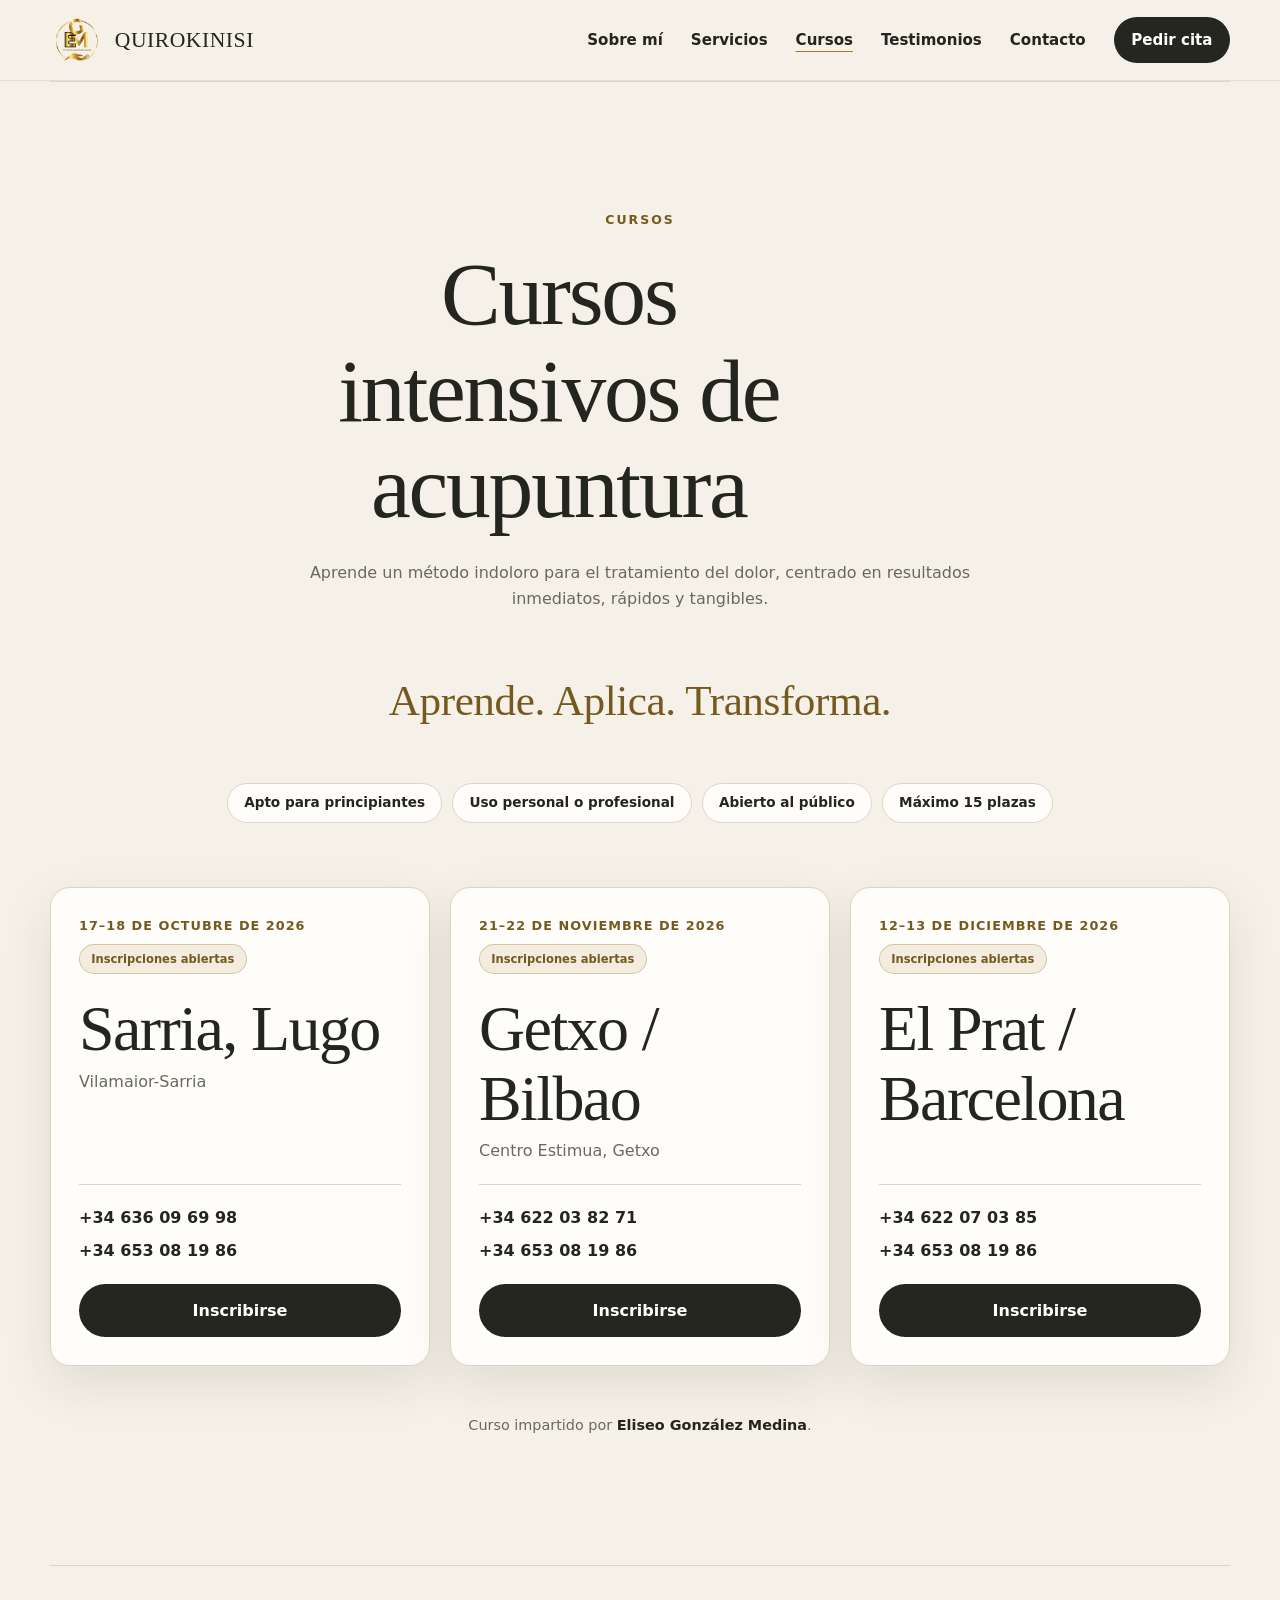
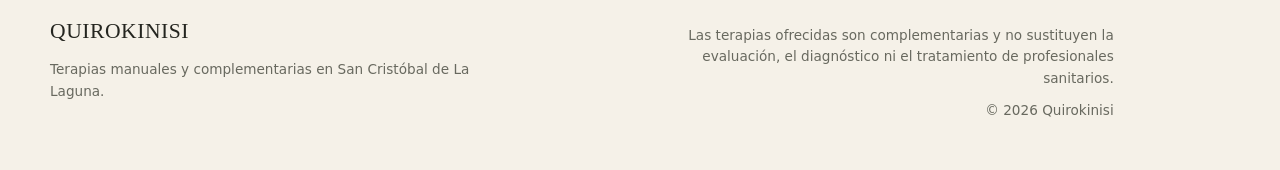
==== cursos/index.html @ 73c71f41 "moved events to new page" ====
<!doctype html>
<html lang="es">
<head>
  <meta charset="utf-8">
  <meta name="viewport" content="width=device-width, initial-scale=1">

  <title>Cursos de acupuntura | Quirokinisi</title>
  <meta
    name="description"
    content="Cursos intensivos de acupuntura impartidos por Eliseo González Medina. Consulta próximas fechas, ubicaciones e inscripciones."
  >

  <meta name="theme-color" content="#f5f1e8">

  <link rel="stylesheet" href="../styles.css">
  <script src="../script.js" defer></script>
</head>

<body>
  <a class="skip-link" href="#contenido">Saltar al contenido</a>

  <header class="site-header">
    <div class="header-inner">
      <a class="brand" href="../#inicio" aria-label="Quirokinisi, volver al inicio">
        <img
          class="brand-logo"
          src="../images/logo.png"
          width="1280"
          height="1135"
          alt=""
        >
        <span class="brand-name">Quirokinisi</span>
      </a>

      <button
        class="menu-button"
        type="button"
        aria-expanded="false"
        aria-controls="primary-navigation"
      >
        <span class="sr-only">Abrir menú</span>
        <span aria-hidden="true"></span>
        <span aria-hidden="true"></span>
        <span aria-hidden="true"></span>
      </button>

      <nav
        id="primary-navigation"
        class="primary-navigation"
        aria-label="Navegación principal"
      >
        <a href="../#sobre-mi">Sobre mí</a>
        <a href="../#servicios">Servicios</a>
        <a href="./" aria-current="page">Cursos</a>
        <a href="../testimonios/">Testimonios</a>
        <a href="../#contacto">Contacto</a>
        <a class="nav-cta" href="../#contacto">Pedir cita</a>
      </nav>
    </div>
  </header>

  <main id="contenido">
    <section class="events section" aria-labelledby="cursos-title">
      <div class="section-heading section-heading-centered">
        <p class="eyebrow">Cursos</p>
        <h1 id="cursos-title">Cursos intensivos de acupuntura</h1>
        <p>
          Aprende un método indoloro para el tratamiento del dolor, centrado
          en resultados inmediatos, rápidos y tangibles.
        </p>
      </div>

      <p class="events-slogan">Aprende. Aplica. Transforma.</p>

      <ul class="events-perks" aria-label="Características del curso">
        <li>Apto para principiantes</li>
        <li>Uso personal o profesional</li>
        <li>Abierto al público</li>
        <li>Máximo 15 plazas</li>
      </ul>

      <div class="events-grid">
        <article class="event-card">
          <div class="event-card-top">
            <span class="event-date">17–18 de octubre de 2026</span>
            <span class="event-badge">Inscripciones abiertas</span>
          </div>
          <h2>Sarria, Lugo</h2>
          <p class="event-venue">Vilamaior-Sarria</p>
          <div class="event-contacts">
            <a href="tel:+34636096998">+34 636 09 69 98</a>
            <a href="tel:+34653081986">+34 653 08 19 86</a>
          </div>
          <a class="button button-primary event-cta" href="../#contacto">Inscribirse</a>
        </article>

        <article class="event-card">
          <div class="event-card-top">
            <span class="event-date">21–22 de noviembre de 2026</span>
            <span class="event-badge">Inscripciones abiertas</span>
          </div>
          <h2>Getxo / Bilbao</h2>
          <p class="event-venue">Centro Estimua, Getxo</p>
          <div class="event-contacts">
            <a href="tel:+34622038271">+34 622 03 82 71</a>
            <a href="tel:+34653081986">+34 653 08 19 86</a>
          </div>
          <a class="button button-primary event-cta" href="../#contacto">Inscribirse</a>
        </article>

        <article class="event-card">
          <div class="event-card-top">
            <span class="event-date">12–13 de diciembre de 2026</span>
            <span class="event-badge">Inscripciones abiertas</span>
          </div>
          <h2>El Prat / Barcelona</h2>
          <div class="event-contacts">
            <a href="tel:+34622070385">+34 622 07 03 85</a>
            <a href="tel:+34653081986">+34 653 08 19 86</a>
          </div>
          <a class="button button-primary event-cta" href="../#contacto">Inscribirse</a>
        </article>
      </div>

      <p class="events-note">
        Curso impartido por
        <strong>Eliseo González Medina</strong>.
      </p>
    </section>
  </main>

  <footer class="site-footer">
    <div>
      <a class="footer-brand" href="../#inicio">Quirokinisi</a>
      <p>
        Terapias manuales y complementarias en San Cristóbal de La Laguna.
      </p>
    </div>

    <div class="footer-meta">
      <p>
        Las terapias ofrecidas son complementarias y no sustituyen la
        evaluación, el diagnóstico ni el tratamiento de profesionales
        sanitarios.
      </p>
      <p>© <span id="current-year"></span> Quirokinisi</p>
    </div>
  </footer>
</body>
</html>
---- styles.css ----
:root {
  --background: #f5f1e8;
  --surface: #fffdf9;
  --surface-dark: #25261f;
  --text: #24251f;
  --text-muted: #68695f;
  --accent: #a27c2c;
  --accent-dark: #76591e;
  --border: #ddd6c8;
  --shadow: 0 18px 50px rgb(42 39 30 / 10%);
  --radius-small: 0.75rem;
  --radius-medium: 1.25rem;
  --radius-large: 2rem;
  --content-width: 1180px;
  --header-height: 5rem;
}

*,
*::before,
*::after {
  box-sizing: border-box;
}

html {
  scroll-behavior: smooth;
  scroll-padding-top: calc(var(--header-height) + 1rem);
}

body {
  min-width: 320px;
  margin: 0;
  color: var(--text);
  background: var(--background);
  font-family:
    Inter,
    ui-sans-serif,
    system-ui,
    -apple-system,
    BlinkMacSystemFont,
    "Segoe UI",
    sans-serif;
  line-height: 1.6;
  text-rendering: optimizeLegibility;
}

body.menu-open {
  overflow: hidden;
}

img {
  display: block;
  max-width: 100%;
  height: auto;
}

a {
  color: inherit;
}

button,
a {
  -webkit-tap-highlight-color: transparent;
}

button,
input,
textarea,
select {
  font: inherit;
}

h1,
h2,
h3,
p {
  margin-top: 0;
}

h1,
h2,
h3 {
  font-family: Georgia, "Times New Roman", serif;
  font-weight: 500;
  line-height: 1.08;
  letter-spacing: -0.025em;
}

h1 {
  max-width: 12ch;
  margin-bottom: 1.5rem;
  font-size: clamp(3rem, 7vw, 6.5rem);
}

h2 {
  max-width: 15ch;
  margin-bottom: 1.25rem;
  font-size: clamp(2.3rem, 5vw, 4.5rem);
}

h3 {
  margin-bottom: 0.75rem;
  font-size: clamp(1.5rem, 2.4vw, 2rem);
}

p {
  color: var(--text-muted);
}

.sr-only {
  position: absolute;
  width: 1px;
  height: 1px;
  padding: 0;
  overflow: hidden;
  clip: rect(0, 0, 0, 0);
  white-space: nowrap;
  border: 0;
}

.skip-link {
  position: fixed;
  z-index: 1000;
  top: 0.75rem;
  left: 0.75rem;
  padding: 0.75rem 1rem;
  color: white;
  background: var(--surface-dark);
  border-radius: var(--radius-small);
  transform: translateY(-150%);
}

.skip-link:focus {
  transform: translateY(0);
}

.site-header {
  position: sticky;
  z-index: 100;
  top: 0;
  min-height: var(--header-height);
  background: rgb(245 241 232 / 88%);
  border-bottom: 1px solid rgb(221 214 200 / 75%);
  backdrop-filter: blur(18px);
}

.header-inner,
.section,
.site-footer {
  width: min(calc(100% - 2rem), var(--content-width));
  margin-inline: auto;
}

.header-inner {
  min-height: var(--header-height);
  display: flex;
  align-items: center;
  justify-content: space-between;
  gap: 2rem;
}

.brand {
  display: inline-flex;
  align-items: center;
  gap: 0.8rem;
  color: var(--text);
  text-decoration: none;
}

.brand-logo {
  width: 3.25rem;
  height: auto;
  object-fit: contain;
}

.brand-name,
.footer-brand {
  font-family: Georgia, "Times New Roman", serif;
  font-size: 1.35rem;
  letter-spacing: 0.025em;
  text-transform: uppercase;
}

.primary-navigation {
  display: flex;
  align-items: center;
  gap: 1.75rem;
}

.primary-navigation a {
  font-size: 0.94rem;
  font-weight: 650;
  text-decoration: none;
}

.primary-navigation a:not(.nav-cta) {
  text-underline-offset: 0.4rem;
}

.primary-navigation a:not(.nav-cta):hover,
.primary-navigation a[aria-current="page"],
.primary-navigation a:not(.nav-cta):focus-visible {
  text-decoration: underline;
  text-decoration-color: var(--accent);
}

.nav-cta {
  padding: 0.7rem 1.1rem;
  color: white;
  background: var(--surface-dark);
  border-radius: 999px;
}

.menu-button {
  display: none;
  width: 2.75rem;
  height: 2.75rem;
  padding: 0.65rem;
  background: transparent;
  border: 1px solid var(--border);
  border-radius: 50%;
  cursor: pointer;
}

.menu-button span[aria-hidden="true"] {
  display: block;
  width: 100%;
  height: 2px;
  margin: 4px 0;
  background: currentColor;
  transition:
    transform 180ms ease,
    opacity 180ms ease;
}

.section {
  padding-block: clamp(4.5rem, 10vw, 9rem);
}

.eyebrow {
  margin-bottom: 1rem;
  color: var(--accent-dark);
  font-size: 0.78rem;
  font-weight: 800;
  letter-spacing: 0.16em;
  text-transform: uppercase;
}

.hero {
  display: grid;
  grid-template-columns: minmax(0, 1.05fr) minmax(320px, 0.95fr);
  align-items: center;
  gap: clamp(3rem, 8vw, 7rem);
  min-height: calc(100svh - var(--header-height));
}

.hero-copy {
  max-width: 56ch;
  margin-bottom: 2rem;
  font-size: clamp(1.05rem, 1.7vw, 1.25rem);
}

.button-group {
  display: flex;
  flex-wrap: wrap;
  gap: 0.8rem;
}

.button {
  display: inline-flex;
  min-height: 3.2rem;
  align-items: center;
  justify-content: center;
  padding: 0.8rem 1.35rem;
  border: 1px solid transparent;
  border-radius: 999px;
  font-weight: 750;
  text-decoration: none;
  transition:
    transform 160ms ease,
    background-color 160ms ease,
    border-color 160ms ease;
}

.button:hover {
  transform: translateY(-2px);
}

.button-primary {
  color: white;
  background: var(--surface-dark);
}

.button-primary:hover,
.button-primary:focus-visible {
  background: var(--accent-dark);
}

.button-secondary {
  color: var(--text);
  background: transparent;
  border-color: var(--border);
}

.button-secondary:hover,
.button-secondary:focus-visible {
  background: var(--surface);
  border-color: var(--accent);
}

.hero-details {
  display: flex;
  flex-wrap: wrap;
  gap: 0.65rem 1.5rem;
  margin: 2.5rem 0 0;
  padding: 0;
  color: var(--text-muted);
  font-size: 0.88rem;
  font-weight: 650;
  list-style: none;
}

.hero-details li {
  position: relative;
}

.hero-details li:not(:last-child)::after {
  position: absolute;
  top: 50%;
  right: -0.9rem;
  width: 4px;
  height: 4px;
  background: var(--accent);
  border-radius: 50%;
  content: "";
  transform: translateY(-50%);
}

.hero-media {
  position: relative;
}

.hero-media > img {
  width: 100%;
  max-height: 690px;
  object-fit: cover;
  border-radius: min(12vw, 8rem) min(12vw, 8rem) 1.5rem 1.5rem;
  box-shadow: var(--shadow);
}

.hero-note {
  position: absolute;
  right: -1.5rem;
  bottom: 2rem;
  display: grid;
  max-width: 16rem;
  gap: 0.2rem;
  padding: 1rem 1.2rem;
  color: white;
  background: rgb(37 38 31 / 92%);
  border-radius: var(--radius-small);
  box-shadow: var(--shadow);
}

.hero-note span {
  color: rgb(255 255 255 / 72%);
  font-size: 0.82rem;
}

.about {
  display: grid;
  grid-template-columns: 0.85fr 1.15fr;
  gap: clamp(3rem, 10vw, 9rem);
  border-top: 1px solid var(--border);
}

.about-copy {
  max-width: 680px;
  font-size: 1.04rem;
}

.about-copy .lead {
  color: var(--text);
  font-family: Georgia, "Times New Roman", serif;
  font-size: clamp(1.4rem, 3vw, 2rem);
  line-height: 1.35;
}

.services {
  width: 100%;
  max-width: none;
  padding-inline: max(1rem, calc((100% - var(--content-width)) / 2));
  background: var(--surface-dark);
}

.services .section-heading h2,
.services .service-card h3 {
  color: white;
}

.services .section-heading > p:last-child,
.services .service-card p {
  color: rgb(255 255 255 / 65%);
}

.services .eyebrow {
  color: #d0ad62;
}

.section-heading-centered {
  width: min(100%, 700px);
  margin: 0 auto clamp(2.5rem, 6vw, 4rem);
  text-align: center;
}

.section-heading-centered h2 {
  max-width: none;
}

.services-grid {
  display: grid;
  grid-template-columns: repeat(3, minmax(0, 1fr));
  gap: 1.25rem;
}

.service-card {
  overflow: hidden;
  background: #303128;
  border: 1px solid rgb(255 255 255 / 9%);
  border-radius: var(--radius-medium);
  transition:
    transform 180ms ease,
    border-color 180ms ease;
}

.service-card:hover {
  border-color: rgb(208 173 98 / 55%);
  transform: translateY(-5px);
}

.service-card img {
  width: 100%;
  aspect-ratio: 3 / 2;
  object-fit: cover;
}

.service-card-content {
  padding: 1.5rem;
}

.service-card-content p {
  margin-bottom: 0;
}

.events {
  border-top: 1px solid var(--border);
}

.events-slogan {
  margin: 0 auto clamp(2rem, 5vw, 3.5rem);
  color: var(--accent-dark);
  font-family: Georgia, "Times New Roman", serif;
  font-size: clamp(1.7rem, 3.6vw, 2.7rem);
  line-height: 1.2;
  letter-spacing: -0.01em;
  text-align: center;
}

.events-perks {
  display: flex;
  flex-wrap: wrap;
  justify-content: center;
  gap: 0.65rem;
  margin: 0 auto clamp(2.5rem, 6vw, 4rem);
  padding: 0;
  list-style: none;
}

.events-perks li {
  padding: 0.5rem 1rem;
  color: var(--text);
  font-size: 0.85rem;
  font-weight: 650;
  background: var(--surface);
  border: 1px solid var(--border);
  border-radius: 999px;
}

.events-grid {
  display: grid;
  grid-template-columns: repeat(3, minmax(0, 1fr));
  gap: 1.25rem;
}

.event-card {
  display: flex;
  flex-direction: column;
  padding: 1.75rem;
  background: var(--surface);
  border: 1px solid var(--border);
  border-radius: var(--radius-medium);
  box-shadow: var(--shadow);
  transition:
    transform 180ms ease,
    border-color 180ms ease;
}

.event-card:hover {
  border-color: var(--accent);
  transform: translateY(-5px);
}

.event-card-top {
  display: flex;
  flex-wrap: wrap;
  align-items: center;
  justify-content: space-between;
  gap: 0.5rem 0.75rem;
  margin-bottom: 1.25rem;
}

.event-date {
  color: var(--accent-dark);
  font-size: 0.8rem;
  font-weight: 800;
  letter-spacing: 0.08em;
  text-transform: uppercase;
}

.event-badge {
  flex-shrink: 0;
  padding: 0.3rem 0.7rem;
  color: var(--accent-dark);
  font-size: 0.72rem;
  font-weight: 750;
  background: rgb(162 124 44 / 12%);
  border: 1px solid rgb(162 124 44 / 35%);
  border-radius: 999px;
}

.event-card h2,
.event-card h3 {
  margin-bottom: 0.35rem;
}

.event-venue {
  margin-bottom: 1.25rem;
}

.event-contacts {
  display: grid;
  gap: 0.5rem;
  margin-top: auto;
  padding-top: 1.25rem;
  border-top: 1px solid var(--border);
}

.event-contacts a {
  color: var(--text);
  font-weight: 650;
  overflow-wrap: anywhere;
  text-decoration: none;
}

.event-contacts a:hover,
.event-contacts a:focus-visible {
  color: var(--accent-dark);
  text-decoration: underline;
  text-decoration-color: var(--accent);
  text-underline-offset: 0.3rem;
}

.event-cta {
  width: 100%;
  margin-top: 1.25rem;
}

.events-note {
  margin: clamp(2rem, 5vw, 3rem) auto 0;
  text-align: center;
  font-size: 0.9rem;
}

.events-note strong {
  color: var(--text);
  font-weight: 650;
}

.testimonials .section-heading h1 {
  max-width: none;
}

.testimonials-grid {
  display: grid;
  grid-template-columns: repeat(3, minmax(0, 1fr));
  gap: 1.5rem;
  align-items: start;
}

.testimonial-card {
  min-width: 0;
  margin: 0;
  overflow: hidden;
  background: var(--surface);
  border: 1px solid var(--border);
  border-radius: var(--radius-medium);
  box-shadow: var(--shadow);
}

.testimonial-player {
  aspect-ratio: 9 / 16;
  background: #000;
}

.testimonial-player iframe {
  display: block;
  width: 100%;
  height: 100%;
  border: 0;
}

.testimonial-card figcaption {
  padding: 1.25rem;
}

.testimonial-card h2 {
  margin-bottom: 0.5rem;
  font-size: 1.5rem;
}

.testimonial-card a {
  color: var(--accent-dark);
  text-underline-offset: 0.2rem;
}

.testimonials-contact {
  margin-top: clamp(2.5rem, 6vw, 4rem);
  text-align: center;
}

.contact {
  padding-block: clamp(4rem, 8vw, 7rem);
}

.contact-panel {
  display: grid;
  grid-template-columns: minmax(0, 0.85fr) minmax(0, 1.15fr);
  align-items: center;
  column-gap: clamp(2.5rem, 6vw, 5rem);
  row-gap: clamp(2rem, 5vw, 3.5rem);
  padding: clamp(2rem, 6vw, 5rem);
  background: var(--surface);
  border: 1px solid var(--border);
  border-radius: var(--radius-large);
  box-shadow: var(--shadow);
}

.contact-heading {
  grid-column: 1 / -1;
  text-align: center;
}

.contact-heading h2 {
  max-width: none;
  font-size: clamp(2rem, 4vw, 3.25rem);
}

.contact-heading p:last-child {
  margin-bottom: 0;
}

.contact-photo {
  margin: 0;
}

.contact-photo img {
  width: 100%;
  aspect-ratio: 4 / 5;
  object-fit: cover;
  object-position: center top;
  border-radius: min(12vw, 8rem) min(12vw, 8rem) var(--radius-medium)
    var(--radius-medium);
  box-shadow: var(--shadow);
}

.contact-photo figcaption {
  display: grid;
  gap: 0.15rem;
  margin-top: 1.25rem;
  text-align: center;
}

.contact-photo figcaption strong {
  color: var(--text);
  font-family: Georgia, "Times New Roman", serif;
  font-size: 1.15rem;
  font-weight: 500;
}

.contact-photo figcaption span {
  color: var(--text-muted);
  font-size: 0.82rem;
}

.contact-actions {
  display: grid;
  gap: clamp(2rem, 4vw, 3rem);
}

.contact-details {
  display: grid;
  gap: 1.75rem;
  font-style: normal;
}

.contact-details div {
  padding-bottom: 1.25rem;
  border-bottom: 1px solid var(--border);
}

.contact-label {
  display: block;
  margin-bottom: 0.35rem;
  color: var(--accent-dark);
  font-size: 0.75rem;
  font-weight: 800;
  letter-spacing: 0.13em;
  text-transform: uppercase;
}

.contact-details a {
  color: var(--text);
  font-weight: 650;
  overflow-wrap: anywhere;
  text-decoration-color: var(--accent);
  text-underline-offset: 0.2rem;
}

.site-footer {
  display: grid;
  grid-template-columns: 1fr 1fr;
  gap: 3rem;
  padding-block: 3rem;
  border-top: 1px solid var(--border);
}

.footer-brand {
  color: var(--text);
  text-decoration: none;
}

.site-footer p {
  max-width: 52ch;
  margin: 0.65rem 0 0;
  font-size: 0.85rem;
}

.footer-meta {
  text-align: right;
}

:focus-visible {
  outline: 3px solid var(--accent);
  outline-offset: 4px;
}

@media (max-width: 900px) {
  .testimonials-grid {
    grid-template-columns: minmax(0, 24rem);
    justify-content: center;
    gap: 2rem;
  }

  .menu-button {
    display: block;
  }

  .primary-navigation {
    position: fixed;
    inset: var(--header-height) 0 auto;
    display: grid;
    gap: 0;
    padding: 1rem;
    background: var(--background);
    border-bottom: 1px solid var(--border);
    box-shadow: var(--shadow);
    opacity: 0;
    pointer-events: none;
    transform: translateY(-0.75rem);
    transition:
      opacity 180ms ease,
      transform 180ms ease;
  }

  .primary-navigation.is-open {
    opacity: 1;
    pointer-events: auto;
    transform: translateY(0);
  }

  .primary-navigation a {
    padding: 1rem;
  }

  .nav-cta {
    margin-top: 0.5rem;
    text-align: center;
  }

  .menu-button[aria-expanded="true"] span[aria-hidden="true"]:nth-of-type(1) {
    transform: translateY(6px) rotate(45deg);
  }

  .menu-button[aria-expanded="true"] span[aria-hidden="true"]:nth-of-type(2) {
    opacity: 0;
  }

  .menu-button[aria-expanded="true"] span[aria-hidden="true"]:nth-of-type(3) {
    transform: translateY(-6px) rotate(-45deg);
  }

  .hero,
  .about,
  .contact-panel {
    grid-template-columns: 1fr;
  }

  .hero {
    padding-top: 3.5rem;
  }

  .hero-content {
    max-width: 720px;
  }

  .hero-media {
    width: min(100%, 680px);
    margin-inline: auto;
  }

  .contact-photo {
    width: min(100%, 22rem);
    margin-inline: auto;
  }

  .about {
    gap: 2rem;
  }

  .services-grid {
    grid-template-columns: repeat(2, minmax(0, 1fr));
  }

  .events-grid {
    grid-template-columns: 1fr;
  }
}

@media (max-width: 620px) {
  .header-inner,
  .section,
  .site-footer {
    width: min(calc(100% - 1.25rem), var(--content-width));
  }

  .brand-name {
    font-size: 1.05rem;
  }

  .brand-logo {
    width: 2.75rem;
  }

  h1 {
    font-size: clamp(2.8rem, 15vw, 4.5rem);
  }

  .hero {
    gap: 3rem;
  }

  .hero-note {
    right: 0.75rem;
    bottom: 0.75rem;
    max-width: calc(100% - 1.5rem);
  }

  .hero-details {
    display: grid;
    gap: 0.35rem;
  }

  .hero-details li::after {
    display: none;
  }

  .services-grid {
    grid-template-columns: 1fr;
  }

  .contact-panel {
    padding: 1.5rem;
    border-radius: var(--radius-medium);
  }

  .button-group {
    align-items: stretch;
    flex-direction: column;
  }

  .site-footer {
    grid-template-columns: 1fr;
    gap: 1.5rem;
  }

  .footer-meta {
    text-align: left;
  }
}

@media (prefers-reduced-motion: reduce) {
  html {
    scroll-behavior: auto;
  }

  *,
  *::before,
  *::after {
    scroll-behavior: auto !important;
    transition-duration: 0.01ms !important;
    animation-duration: 0.01ms !important;
    animation-iteration-count: 1 !important;
  }
}
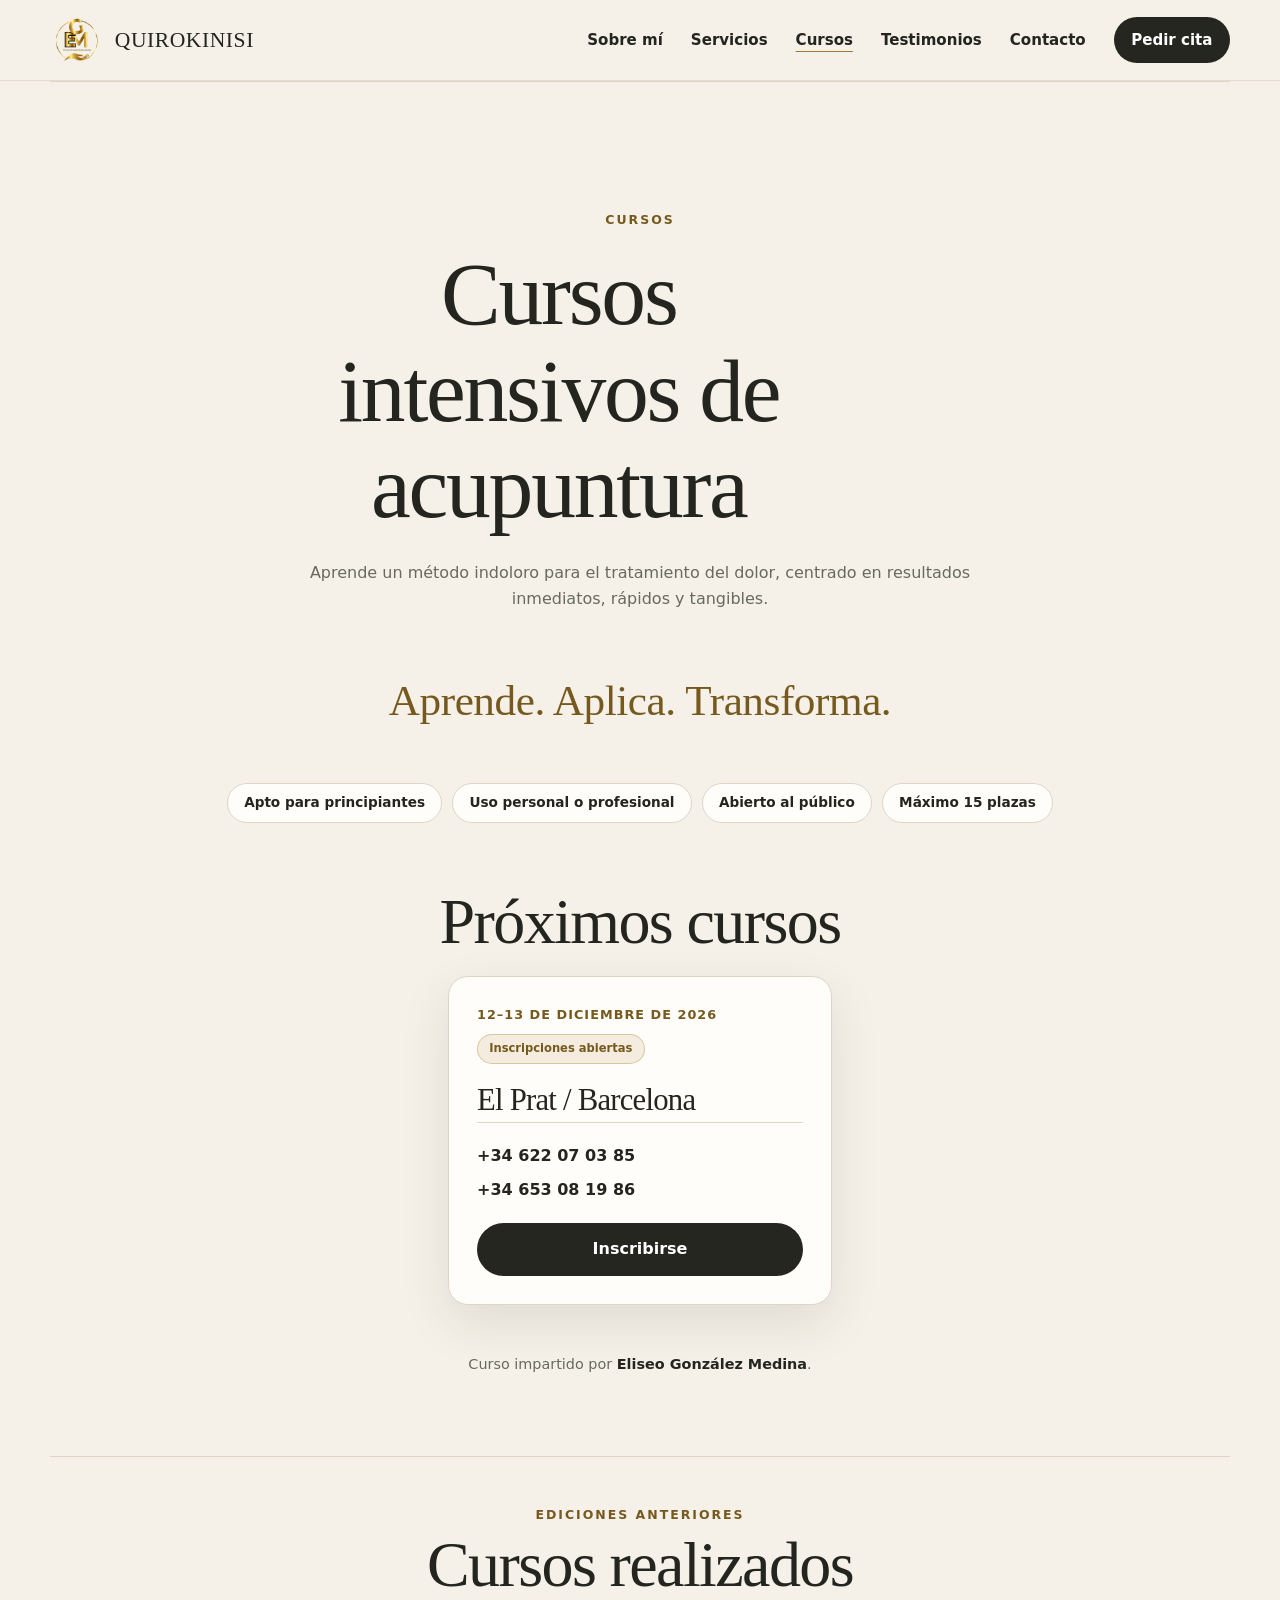
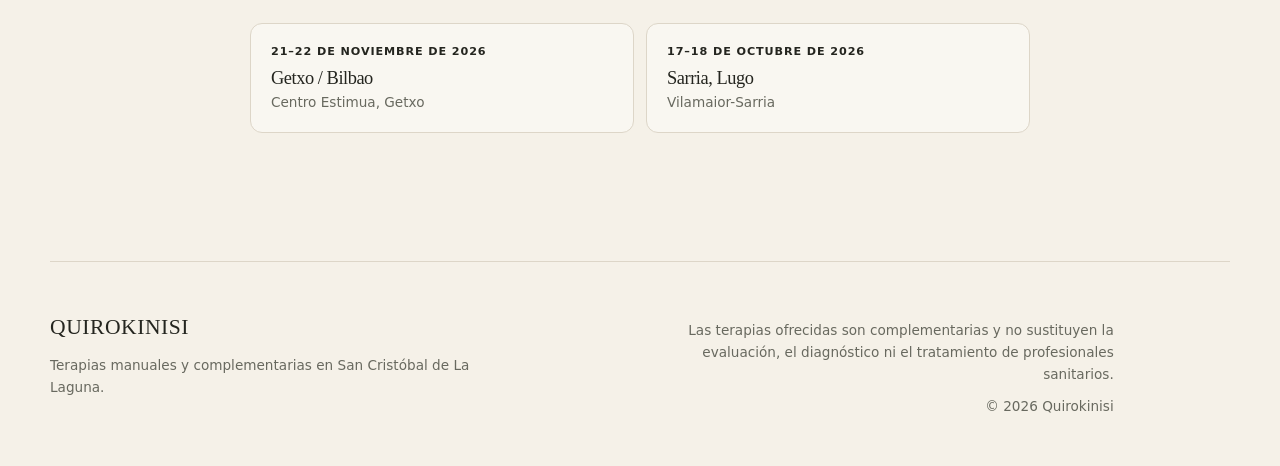
==== commit 656a14ae: "style fixes" ====
--- a/cursos/index.html
+++ b/cursos/index.html
@@ -14,6 +14,7 @@
 
   <link rel="stylesheet" href="../styles.css">
   <script src="../script.js" defer></script>
+  <script src="./cursos.js" defer></script>
 </head>
 
 <body>
@@ -79,53 +80,34 @@
         <li>Máximo 15 plazas</li>
       </ul>
 
-      <div class="events-grid">
-        <article class="event-card">
-          <div class="event-card-top">
-            <span class="event-date">17–18 de octubre de 2026</span>
-            <span class="event-badge">Inscripciones abiertas</span>
-          </div>
-          <h2>Sarria, Lugo</h2>
-          <p class="event-venue">Vilamaior-Sarria</p>
-          <div class="event-contacts">
-            <a href="tel:+34636096998">+34 636 09 69 98</a>
-            <a href="tel:+34653081986">+34 653 08 19 86</a>
-          </div>
-          <a class="button button-primary event-cta" href="../#contacto">Inscribirse</a>
-        </article>
+      <div class="events-list-heading">
+        <h2>Próximos cursos</h2>
+      </div>
 
-        <article class="event-card">
-          <div class="event-card-top">
-            <span class="event-date">21–22 de noviembre de 2026</span>
-            <span class="event-badge">Inscripciones abiertas</span>
-          </div>
-          <h2>Getxo / Bilbao</h2>
-          <p class="event-venue">Centro Estimua, Getxo</p>
-          <div class="event-contacts">
-            <a href="tel:+34622038271">+34 622 03 82 71</a>
-            <a href="tel:+34653081986">+34 653 08 19 86</a>
-          </div>
-          <a class="button button-primary event-cta" href="../#contacto">Inscribirse</a>
-        </article>
-
-        <article class="event-card">
-          <div class="event-card-top">
-            <span class="event-date">12–13 de diciembre de 2026</span>
-            <span class="event-badge">Inscripciones abiertas</span>
-          </div>
-          <h2>El Prat / Barcelona</h2>
-          <div class="event-contacts">
-            <a href="tel:+34622070385">+34 622 07 03 85</a>
-            <a href="tel:+34653081986">+34 653 08 19 86</a>
-          </div>
-          <a class="button button-primary event-cta" href="../#contacto">Inscribirse</a>
-        </article>
+      <div id="upcoming-courses" class="events-grid" aria-live="polite">
+        <p class="events-loading">Cargando próximos cursos…</p>
       </div>
 
       <p class="events-note">
         Curso impartido por
         <strong>Eliseo González Medina</strong>.
       </p>
+
+      <section class="past-events" aria-labelledby="past-courses-title">
+        <div class="past-events-heading">
+          <p class="eyebrow">Ediciones anteriores</p>
+          <h2 id="past-courses-title">Cursos realizados</h2>
+        </div>
+        <div id="past-courses" class="past-events-grid" aria-live="polite">
+          <p class="events-loading">Cargando cursos anteriores…</p>
+        </div>
+      </section>
+
+      <noscript>
+        <p class="events-message">
+          Activa JavaScript para consultar las próximas fechas de los cursos.
+        </p>
+      </noscript>
     </section>
   </main>
 
--- a/styles.css
+++ b/styles.css
@@ -491,6 +491,26 @@
   gap: 1.25rem;
 }
 
+.events-grid[data-count="1"] {
+  grid-template-columns: minmax(0, 24rem);
+  justify-content: center;
+}
+
+.events-grid[data-count="2"] {
+  grid-template-columns: repeat(2, minmax(0, 24rem));
+  justify-content: center;
+}
+
+.events-list-heading {
+  margin-bottom: 1.25rem;
+  text-align: center;
+}
+
+.events-list-heading h2 {
+  margin-inline: auto;
+  margin-bottom: 0;
+}
+
 .event-card {
   display: flex;
   flex-direction: column;
@@ -583,6 +603,76 @@
 .events-note strong {
   color: var(--text);
   font-weight: 650;
+}
+
+.events-loading,
+.events-message {
+  grid-column: 1 / -1;
+  margin: 0;
+  padding: 1.5rem;
+  text-align: center;
+  background: var(--surface);
+  border: 1px solid var(--border);
+  border-radius: var(--radius-medium);
+}
+
+.past-events {
+  margin-top: clamp(3rem, 7vw, 5rem);
+  padding-top: clamp(2rem, 5vw, 3rem);
+  border-top: 1px solid var(--border);
+}
+
+.past-events-heading {
+  margin-bottom: 1.5rem;
+  text-align: center;
+}
+
+.past-events-heading .eyebrow,
+.past-events-heading h2 {
+  margin-bottom: 0.35rem;
+}
+
+.past-events-heading h2 {
+  margin-inline: auto;
+}
+
+.past-events-grid {
+  display: grid;
+  grid-template-columns: repeat(3, minmax(0, 1fr));
+  gap: 0.75rem;
+}
+
+.past-events-grid[data-count="1"] {
+  grid-template-columns: minmax(0, 24rem);
+  justify-content: center;
+}
+
+.past-events-grid[data-count="2"] {
+  grid-template-columns: repeat(2, minmax(0, 24rem));
+  justify-content: center;
+}
+
+.past-event-card {
+  padding: 1.15rem 1.25rem;
+  background: rgb(255 255 255 / 38%);
+  border: 1px solid var(--border);
+  border-radius: var(--radius-small);
+}
+
+.past-event-card .event-date {
+  margin-bottom: 0.5rem;
+  color: var(--muted);
+  font-size: 0.7rem;
+}
+
+.past-event-card h3 {
+  margin-bottom: 0.2rem;
+  font-size: 1.15rem;
+}
+
+.past-event-venue {
+  margin-bottom: 0;
+  font-size: 0.85rem;
 }
 
 .testimonials .section-heading h1 {
@@ -853,6 +943,26 @@
   .events-grid {
     grid-template-columns: 1fr;
   }
+
+  .events-grid[data-count="1"],
+  .events-grid[data-count="2"] {
+    grid-template-columns: 1fr;
+    width: min(100%, 32rem);
+    margin-inline: auto;
+  }
+
+  .past-events-grid {
+    grid-template-columns: repeat(2, minmax(0, 1fr));
+  }
+
+  .past-events-grid[data-count="1"],
+  .past-events-grid[data-count="2"] {
+    grid-template-columns: repeat(2, minmax(0, 1fr));
+  }
+
+  .past-events-grid[data-count="1"] {
+    grid-template-columns: minmax(0, 24rem);
+  }
 }
 
 @media (max-width: 620px) {
@@ -872,6 +982,15 @@
 
   h1 {
     font-size: clamp(2.8rem, 15vw, 4.5rem);
+  }
+
+  .past-events-grid {
+    grid-template-columns: 1fr;
+  }
+
+  .past-events-grid[data-count="1"],
+  .past-events-grid[data-count="2"] {
+    grid-template-columns: 1fr;
   }
 
   .hero {
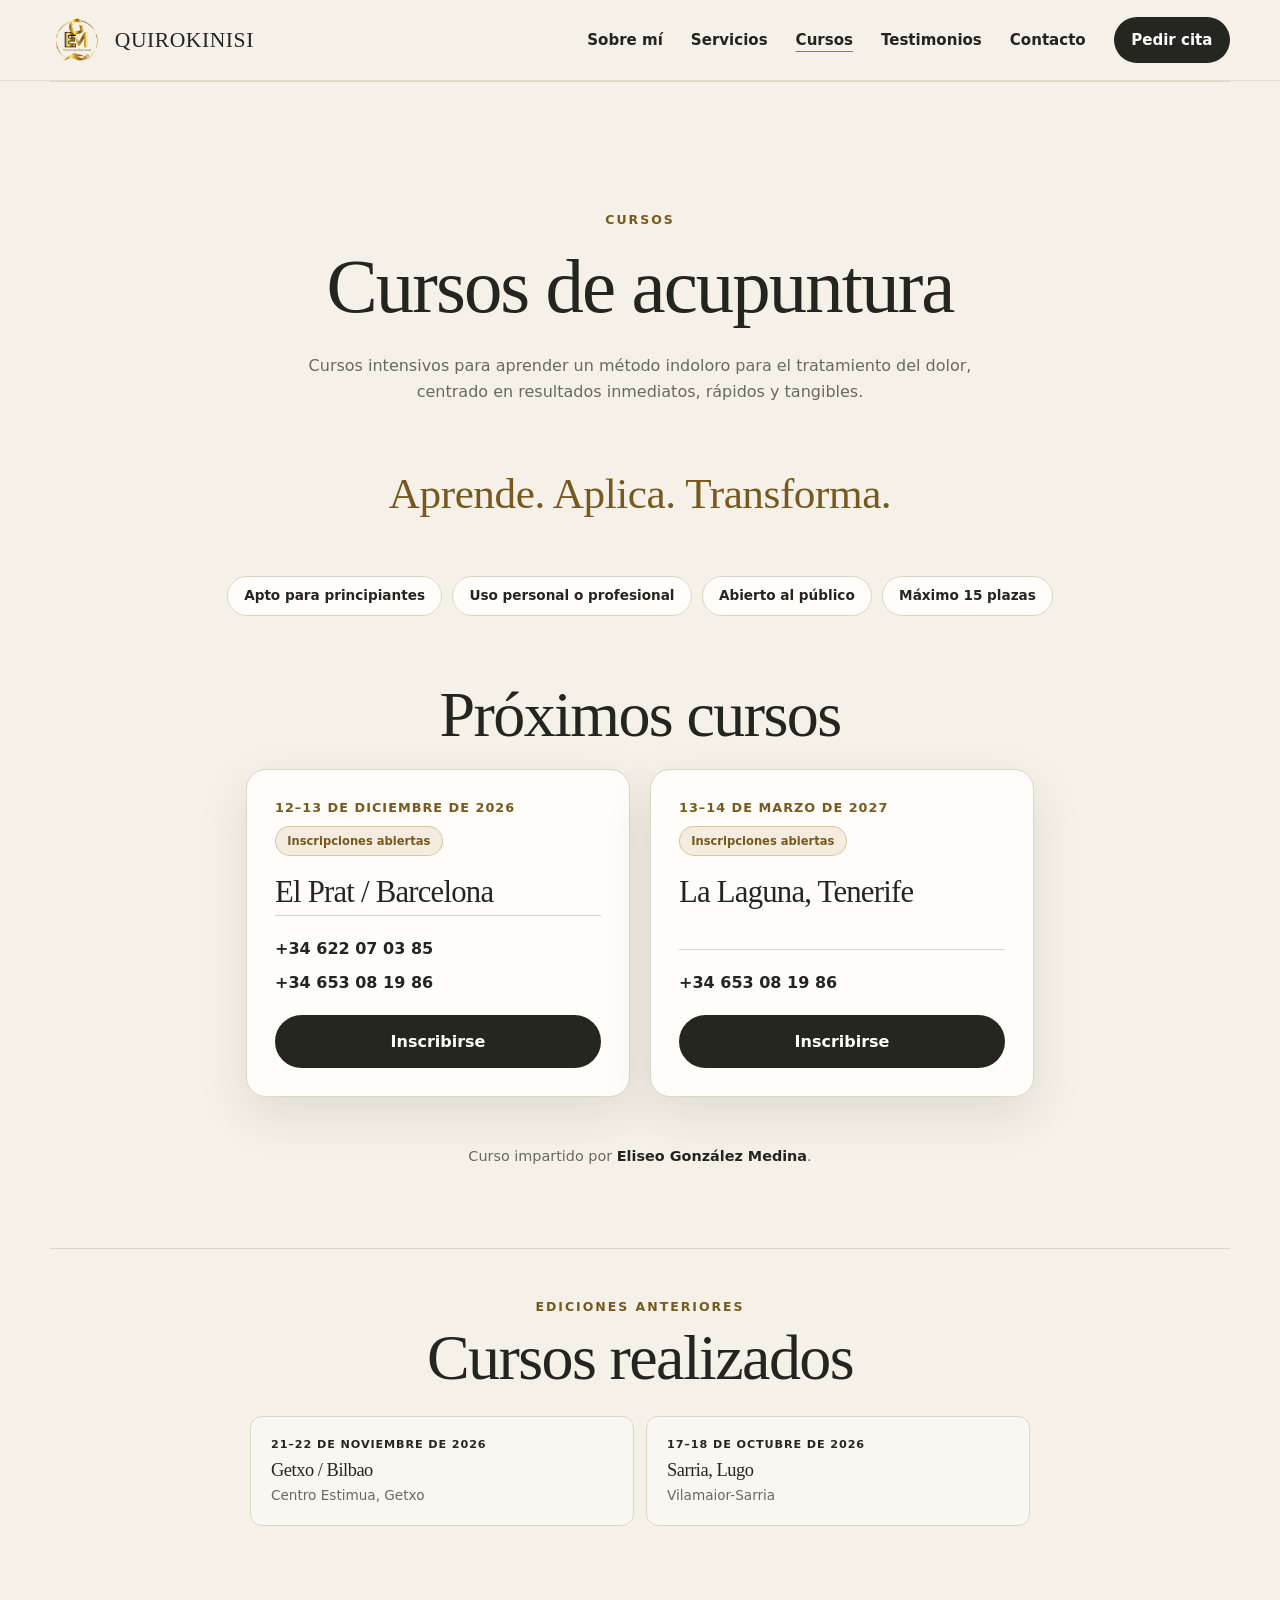
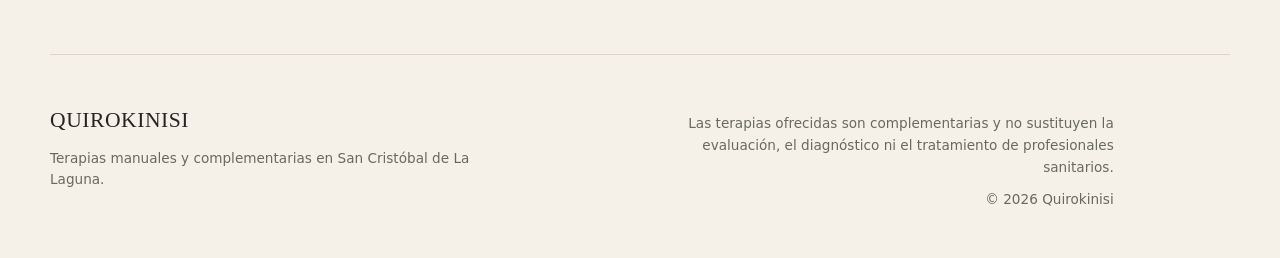
==== commit aacc524d: "events title fix" ====
--- a/cursos/index.html
+++ b/cursos/index.html
@@ -64,10 +64,10 @@
     <section class="events section" aria-labelledby="cursos-title">
       <div class="section-heading section-heading-centered">
         <p class="eyebrow">Cursos</p>
-        <h1 id="cursos-title">Cursos intensivos de acupuntura</h1>
+        <h1 id="cursos-title">Cursos de acupuntura</h1>
         <p>
-          Aprende un método indoloro para el tratamiento del dolor, centrado
-          en resultados inmediatos, rápidos y tangibles.
+          Cursos intensivos para aprender un método indoloro para el tratamiento
+          del dolor, centrado en resultados inmediatos, rápidos y tangibles.
         </p>
       </div>
 
--- a/styles.css
+++ b/styles.css
@@ -455,6 +455,11 @@
   border-top: 1px solid var(--border);
 }
 
+.events .section-heading h1 {
+  max-width: none;
+  font-size: clamp(2.8rem, 6vw, 5rem);
+}
+
 .events-slogan {
   margin: 0 auto clamp(2rem, 5vw, 3.5rem);
   color: var(--accent-dark);
